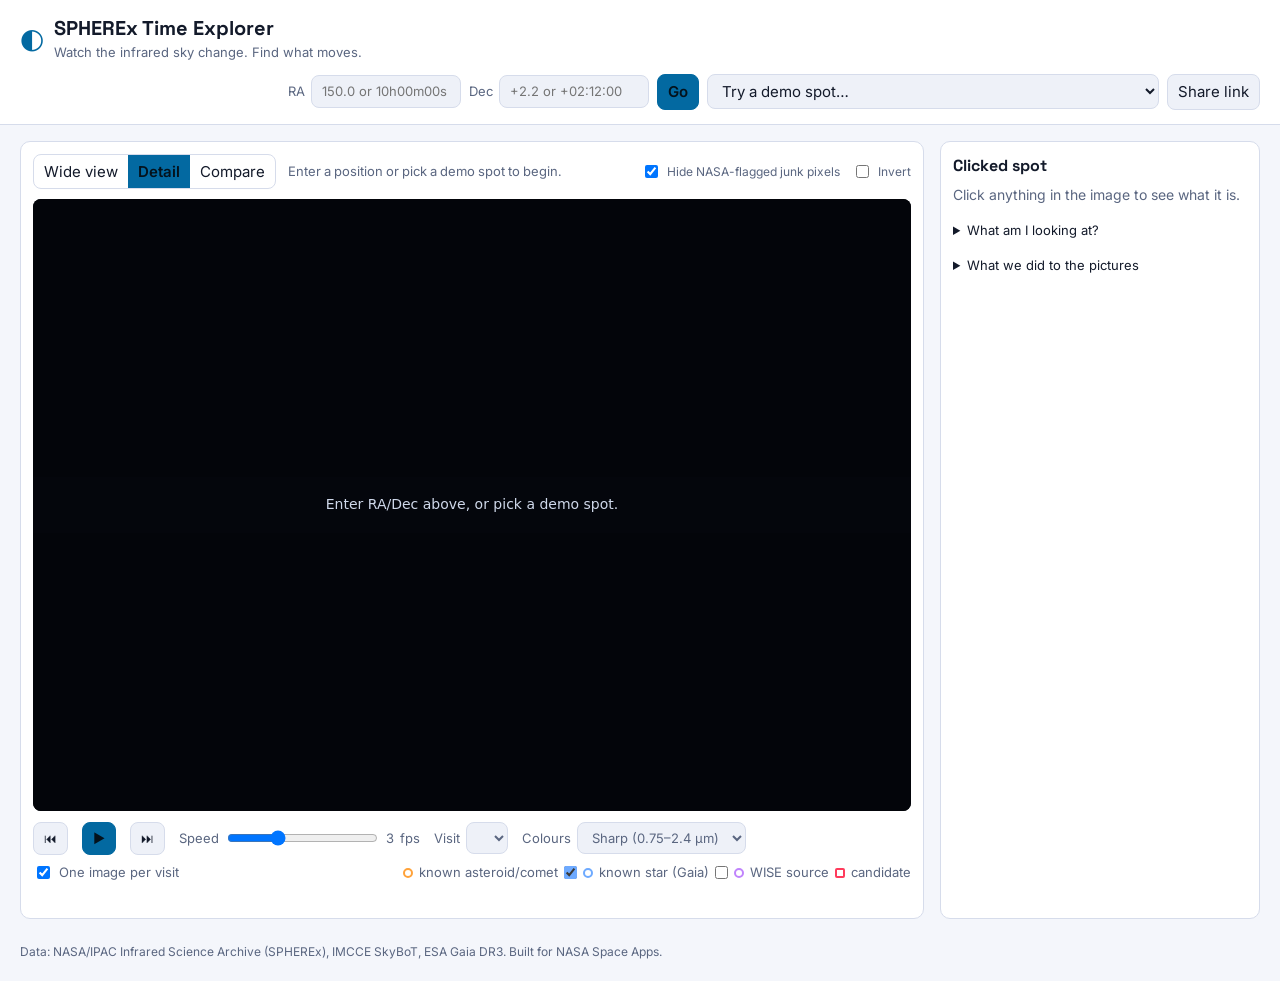
==== web/index.html @ 92dc684c "feat: CatWISE2020 overlay (IRSA TAP) with proper motion; shared IRSA retry Purple rings (off by defa" ====
<!doctype html>
<html lang="en">
<head>
  <meta charset="utf-8">
  <meta name="viewport" content="width=device-width, initial-scale=1">
  <title>SPHEREx Time Explorer</title>
  <meta name="description" content="Play every SPHEREx infrared image of a patch of sky as a flipbook and spot what moves or changes.">
  <link rel="preconnect" href="https://fonts.googleapis.com">
  <link href="https://fonts.googleapis.com/css2?family=Space+Grotesk:wght@500;700&family=Inter:wght@400;500;600&display=swap" rel="stylesheet">
  <link rel="stylesheet" href="style.css">
</head>
<body>
  <header class="topbar">
    <div class="brand">
      <span class="logo" aria-hidden="true">◐</span>
      <div>
        <h1>SPHEREx Time Explorer</h1>
        <p class="tag">Watch the infrared sky change. Find what moves.</p>
      </div>
    </div>
    <form id="search" class="search" autocomplete="off">
      <label>RA <input id="ra" name="ra" placeholder="150.0 or 10h00m00s" required
        title="Right Ascension: how far east around the sky, in degrees (0–360) or hours (10h00m00s)"></label>
      <label>Dec <input id="dec" name="dec" placeholder="+2.2 or +02:12:00" required
        title="Declination: how far north or south of the celestial equator, in degrees (−90 to +90)"></label>
      <label hidden>Field
        <select id="fov" title="How much sky to show. Bigger fields catch faster objects but load slower.">
          <option value="0.05">0.05°</option>
          <option value="0.1" selected>0.1°</option>
          <option value="0.2">0.2°</option>
          <option value="0.5">0.5°</option>
        </select>
      </label>
      <button type="submit" class="primary">Go</button>
      <select id="demo" aria-label="Try a demo spot"><option value="">Try a demo spot…</option></select>
      <button type="button" id="share" title="Copy a link to this exact view">Share link</button>
    </form>
    <p id="formError" class="form-error" role="alert"></p>
  </header>

  <div id="guide" class="guide" hidden></div>

  <main class="layout">
    <section class="stage">
      <div class="modebar">
        <div class="seg" role="tablist" aria-label="View mode">
          <button type="button" data-mode="wide" title="The whole SPHEREx image around this spot. Scroll to zoom, drag to move.">Wide view</button>
          <button type="button" data-mode="play" class="on" title="Every single frame of a small area, as a flipbook">Detail</button>
          <button type="button" data-mode="compare">Compare</button>
        </div>
        <div id="frameLabel" class="frame-label">Enter a position or pick a demo spot to begin.</div>
        <label class="junk-toggle" title="NASA's pipeline flags some pixels as junk: cosmic-ray hits, dead, hot and cold detector pixels, missing data and readout errors. When on, those are painted with the average of their neighbours. Turn off to see exactly what NASA delivered. Bright overflowing cores and unflagged pixels are never touched."><input type="checkbox" id="hideJunk" checked> Hide NASA-flagged junk pixels</label>
        <label class="invert-toggle" title="Show stars as dark dots on white (display only). Faint dots that jump are often easier to spot this way."><input type="checkbox" id="invert"> Invert</label>
      </div>

      <div id="wideView" class="view-wide" hidden>
        <canvas id="wideCanvas" class="viewer"></canvas>
        <div class="wide-bar">
          <button type="button" id="wideAnim" class="primary" disabled title="Play the yellow box, one image per visit. Keep zooming while it plays.">▶ Play over time</button>
          <button type="button" id="widePrev" title="Previous visit" disabled>⏮</button>
          <button type="button" id="wideNext" title="Next visit" disabled>⏭</button>
          <label class="wide-speed" title="Visits per second">Speed <input type="range" id="wideSpeed" min="1" max="8" value="3"> <span id="wideSpeedVal">3</span> fps</label>
          <label class="wide-speed" title="Play the long infrared colours (detectors D4-D6, 2.4-5 µm) instead of the sharp ones. Cold brown dwarfs like WISE 0855 are almost invisible below 4 µm. Each visit gets its own brightness scale here, because long-colour frames are much noisier."><input type="checkbox" id="wideLong"> Long colours (brown dwarfs)</label>
          <span id="wideAnimStatus" class="wide-hint"></span>
          <button type="button" id="playArea" disabled title="Every single frame of the yellow box, with Compare, flags and spectra. Best for fast asteroids.">🔍 Detail: every frame in the yellow box</button>
        </div>
        <p id="wideHint" class="wide-hint">Scroll to zoom, drag to move. ▶ plays the yellow box, one image per visit.</p>
      </div>

      <div id="playView" class="view-play">
        <canvas id="mainCanvas" class="viewer"></canvas>
      </div>

      <div id="compareView" class="view-compare" hidden>
        <figure><figcaption id="capBefore">Before</figcaption><canvas id="cBefore" class="viewer"></canvas></figure>
        <figure><figcaption id="capAfter">After</figcaption><canvas id="cAfter" class="viewer"></canvas></figure>
        <figure><figcaption title="Red = brighter in 'after', blue = brighter in 'before', in units of the noise (σ)">Difference</figcaption><canvas id="cDiff" class="viewer"></canvas></figure>
        <p id="pairNote" class="pair-note"></p>
      </div>

      <div class="controls">
        <button type="button" id="prev" title="Previous frame (←)">⏮</button>
        <button type="button" id="play" class="primary" title="Play / pause (space)">▶</button>
        <button type="button" id="next" title="Next frame (→)">⏭</button>
        <label>Speed <input type="range" id="speed" min="1" max="8" value="3"> <span id="speedVal">3</span> fps</label>
        <label>Visit <select id="burst"></select></label>
        <label title="SPHEREx sees each frame in one infrared colour. Comparing like with like stops the picture jumping between colours. The sharp colours (detectors D1-D3) are the clearest.">Colours <select id="detector">
          <option value="short" selected>Sharp (0.75–2.4 µm)</option>
          <option value="long">Long (2.4–5 µm)</option>
          <option value="all">All colours</option>
          <option value="1">D1</option><option value="2">D2</option><option value="3">D3</option>
          <option value="4">D4</option><option value="5">D5</option><option value="6">D6</option>
        </select></label> <span id="bandNote" class="band-note"></span>
        <label id="showPoorLabel" hidden title="Frames that only partly cover this spot, are much noisier than the rest, or glow along one edge are hidden from the flipbook. Nothing is deleted."><input type="checkbox" id="showPoor"> Show poor frames</label>
        <label title="Combine the frames of each visit (a few hours) into one cleaner image, like WiseView: satellite trails and specks that appear in only one frame disappear. Untick to see every single frame, which is best for fast asteroids."><input type="checkbox" id="stackVisits" checked> One image per visit</label>
        <span class="legend"><i class="dot sso"></i>known asteroid/comet <label class="star-toggle" title="Rings mark stars already catalogued by ESA's Gaia satellite, so you know they are not new"><input type="checkbox" id="showStars" checked> <i class="dot star"></i>known star (Gaia)</label> <label class="star-toggle" title="Rings mark infrared sources catalogued by NASA's WISE satellite (CatWISE2020), moved to today with their own motion. Click one to see its WISE colour: very red ones (W1−W2 above 1) are often cold brown dwarfs."><input type="checkbox" id="showWise"> <i class="dot wise"></i>WISE source</label> <i class="dot cand"></i>candidate</span>
      </div>

      <div id="timeline" class="timeline" aria-label="Frames in time order"></div>
      <p id="loadStatus" class="load-status"></p>
    </section>

    <aside class="panel" id="panel">
      <h2>Clicked spot</h2>
      <div id="spot" class="spot muted">Click anything in the image to see what it is.</div>
      <div id="spectrumBox" class="spectrum-box" hidden>
        <h3>Brightness vs colour <span class="muted">(all visits, mixed dates)</span></h3>
        <canvas id="spectrum"></canvas>
        <p class="hint">Each dot is one visit. SPHEREx sees each spot in a different infrared colour every time, so together they make a spectrum.</p>
        <h3>Brightness vs time <span class="muted">(colours chosen above)</span></h3>
        <canvas id="lightcurve"></canvas>
        <p class="hint">The same visits in date order, only in the colours the Colours menu shows. For a variable star, read this chart: the colour chart mixes dates. Pick a single detector for the cleanest curve.</p>
      </div>
      <details class="about">
        <summary>What am I looking at?</summary>
        <p>SPHEREx is a NASA telescope that photographs the whole sky in 102 infrared colours. Each square pixel is about 6 arcseconds across. Every frame here is one SPHEREx photo of the same patch, lined up north-up. Stars and galaxies stay put; asteroids and comets drift from frame to frame.</p>
        <p>Every frame sees a slightly different colour (shown as λ, in microns), so some brightness changes are just colour. Compare mode pairs frames of similar colour for you.</p>
      </details>
      <details class="about">
        <summary>What we did to the pictures</summary>
        <p>We never change the measurements with our own methods. Only NASA's own corrections touch the numbers:</p>
        <ul>
          <li><b>Junk pixels</b>: pixels NASA flags as cosmic-ray hits, dead, hot or cold are filled from their neighbours. Untick "Hide NASA-flagged junk pixels" to see them.</li>
          <li><b>Background glow</b>: sunlight scattered by dust in the solar system is removed using NASA's own model of it (the ZODI layer shipped with every image).</li>
        </ul>
        <p>Everything else only changes how the pictures are shown, and each can be switched off:</p>
        <ul>
          <li><b>One brightness setting</b> for the whole flipbook, so nothing flickers unless the sky changed.</li>
          <li><b>Colours</b>: by default only the sharpest colours (0.75–2.4 µm). Choose "All colours" to see every frame.</li>
          <li><b>Poor frames hidden</b>: frames that only partly cover the spot, are much noisier, or glow along an edge. Tick "Show poor frames" to bring them back.</li>
          <li><b>One image per visit</b>: the middle value of each visit's frames (a few hours), which removes satellite trails. Untick it to see single frames; the spectrum, Compare and change detection always use the single frames.</li>
          <li><b>Invert</b> (off by default): dark stars on white, display only.</li>
          <li><b>Long colours</b> (wide view, off by default): plays detectors D4–D6 (2.4–5 µm) instead of the sharp ones, for cold brown dwarfs. Each visit then gets its own brightness setting, because these frames are much noisier; brightness can't be compared between visits there.</li>
          <li><b>Brightness vs time</b> (click a spot): the same numbers as the spectrum, in date order, only in the colours the Colours menu shows, so a star's colour isn't mistaken for a change in brightness. Flagged pixels are left out.</li>
          <li><b>Checkerboard = no data</b>: that frame or visit didn't photograph this part of the sky. SPHEREx covers the sky in tilted tiles, so one picture often reaches only part of the box.</li>
        </ul>
      </details>
    </aside>
  </main>

  <footer class="credits">
    Data: NASA/IPAC Infrared Science Archive (SPHEREx), IMCCE SkyBoT, ESA Gaia DR3. Built for NASA Space Apps.
  </footer>

  <script type="module" src="app.js"></script>
  <script type="module" src="features.js"></script>
  <script type="module" src="guide.js"></script>
</body>
</html>
---- web/style.css ----
:root {
  --bg: #070a12;
  --surface: #0e1320;
  --surface-2: #151c2d;
  --line: #222b40;
  --text: #e6ecf7;
  --muted: #8d99b3;
  --accent: #7dd3fc;
  --accent-2: #ffa23a;
  --danger: #ff3b5c;
  --ok: #7dffb0;
  --viewer-bg: #03050a;
  --radius: 10px;
  color-scheme: dark;
}
@media (prefers-color-scheme: light) {
  :root:not([data-theme="dark"]) {
    --bg: #f4f6fb; --surface: #ffffff; --surface-2: #eef1f8; --line: #d6dceb;
    --text: #131a2a; --muted: #5a6680; --accent: #0369a1; --viewer-bg: #03050a;
    color-scheme: light;
  }
}

* { box-sizing: border-box; }
body {
  margin: 0; background: var(--bg); color: var(--text);
  font: 15px/1.45 Inter, system-ui, sans-serif;
}
h1, h2, h3 { font-family: "Space Grotesk", Inter, sans-serif; margin: 0; }
button, input, select { font: inherit; color: inherit; }
button, select, input {
  background: var(--surface-2); border: 1px solid var(--line); border-radius: 8px; padding: 6px 10px;
}
button { cursor: pointer; }
button:hover { border-color: var(--accent); }
button.primary { background: var(--accent); color: #04121c; border-color: var(--accent); font-weight: 600; }
.muted { color: var(--muted); }
[hidden] { display: none !important; }

.topbar {
  display: flex; flex-wrap: wrap; align-items: center; gap: 12px 24px;
  padding: 14px 20px; border-bottom: 1px solid var(--line); background: var(--surface);
}
.brand { display: flex; align-items: center; gap: 10px; }
.logo { font-size: 28px; color: var(--accent); }
.brand h1 { font-size: 20px; }
.tag { margin: 0; color: var(--muted); font-size: 13px; }
.search { display: flex; flex-wrap: wrap; gap: 8px; align-items: center; margin-left: auto; }
.search label { display: flex; align-items: center; gap: 6px; color: var(--muted); font-size: 13px; }
.search input { width: 150px; }
.form-error { flex-basis: 100%; margin: 0; color: var(--danger); font-size: 13px; min-height: 0; text-align: right; }
.form-error:empty { display: none; }

.guide {
  display: flex; flex-wrap: wrap; align-items: center; gap: 6px 14px;
  padding: 8px 20px; background: var(--surface-2); border-bottom: 1px solid var(--line); font-size: 13px;
}
.guide .step { color: var(--muted); }
.guide .step.done { color: var(--ok); }
.guide .step.now { color: var(--text); font-weight: 600; }
.guide .close { margin-left: auto; padding: 2px 8px; }

.layout { display: grid; grid-template-columns: minmax(0, 1fr) 320px; gap: 16px; padding: 16px 20px; }
.stage, .panel { background: var(--surface); border: 1px solid var(--line); border-radius: var(--radius); padding: 12px; min-width: 0; }

.modebar { display: flex; flex-wrap: wrap; align-items: center; gap: 12px; margin-bottom: 10px; }
.seg { display: inline-flex; border: 1px solid var(--line); border-radius: 8px; overflow: hidden; }
.seg button { border: 0; border-radius: 0; background: transparent; }
.seg button.on { background: var(--accent); color: #04121c; font-weight: 600; }
.frame-label { color: var(--muted); font-size: 13px; font-variant-numeric: tabular-nums; }

.viewer { width: 100%; display: block; background: var(--viewer-bg); border-radius: 8px; cursor: crosshair; touch-action: none; }
.view-play .viewer { aspect-ratio: 1 / 1; max-height: 68vh; }
.view-wide .viewer { aspect-ratio: 1 / 1; max-height: 68vh; cursor: grab; }
.view-wide .viewer:active { cursor: grabbing; }
.wide-bar { display: flex; flex-wrap: wrap; align-items: center; gap: 8px 14px; margin: 10px 0; font-size: 13px; }
.wide-hint { color: var(--muted); }
.junk-toggle { display: flex; align-items: center; gap: 6px; margin-left: auto; font-size: 12px; color: var(--muted); white-space: nowrap; }
.invert-toggle { display: flex; align-items: center; gap: 6px; font-size: 12px; color: var(--muted); white-space: nowrap; }
.wide-speed { display: flex; align-items: center; gap: 6px; color: var(--muted); }
.stage.wide .controls, .stage.wide .timeline, .stage.wide .load-status { display: none; }
.view-compare { display: grid; grid-template-columns: repeat(3, minmax(0, 1fr)); gap: 8px; }
.view-compare figure { margin: 0; }
.view-compare figcaption { font-size: 12px; color: var(--muted); margin-bottom: 4px; }
.view-compare .viewer { aspect-ratio: 1 / 1; }
.pair-note { grid-column: 1 / -1; margin: 4px 0 0; font-size: 13px; color: var(--muted); }
.pair-note.warn { color: #ffd166; }

.controls { display: flex; flex-wrap: wrap; align-items: center; gap: 8px 14px; margin: 10px 0; font-size: 13px; }
.controls label { display: flex; align-items: center; gap: 6px; color: var(--muted); }
.legend { margin-left: auto; color: var(--muted); display: flex; align-items: center; gap: 6px; flex-wrap: wrap; }
.dot { display: inline-block; width: 10px; height: 10px; border-radius: 50%; border: 2px solid; }
.dot.sso { border-color: var(--accent-2); }
.dot.star { border-color: #6eaaff; }
.dot.wise { border-color: #c084fc; }
.dot.cand { border-color: var(--danger); border-radius: 2px; }

.timeline { display: flex; gap: 2px; overflow-x: auto; padding: 6px 0 4px; }
.timeline .burst { display: flex; gap: 2px; padding-right: 8px; margin-right: 6px; border-right: 1px dashed var(--line); }
.timeline .burst-label { writing-mode: vertical-rl; transform: rotate(180deg); font-size: 10px; color: var(--muted); }
.tile {
  width: 14px; height: 34px; flex: 0 0 auto; border-radius: 3px; border: 1px solid transparent;
  opacity: 0.85; cursor: pointer; padding: 0;
}
.tile.loading { animation: pulse 1.2s ease-in-out infinite; opacity: 0.35; }
.tile.failed { background: #3a3f4b !important; opacity: 0.6; }
.tile.hidden-det { display: none; }
.tile.current { outline: 2px solid #fff; outline-offset: 1px; opacity: 1; }
.tile.before { outline: 2px solid #6cf; outline-offset: 1px; }
@keyframes pulse { 50% { opacity: 0.7; } }
@media (prefers-reduced-motion: reduce) { .tile.loading { animation: none; } }
.load-status { margin: 4px 0 0; font-size: 12px; color: var(--muted); }
.band-note { font-size: 12px; color: var(--muted); }

.panel h2 { font-size: 16px; margin-bottom: 8px; }
.panel h3 { font-size: 14px; margin: 14px 0 6px; }
.spot { font-size: 14px; }
.spot dl { display: grid; grid-template-columns: auto 1fr; gap: 2px 10px; margin: 0; }
.spot dt { color: var(--muted); }
.spot dd { margin: 0; font-variant-numeric: tabular-nums; }
.verdict { margin-top: 10px; padding: 8px 10px; border-radius: 8px; background: var(--surface-2); }
.verdict.known { border-left: 3px solid var(--accent-2); }
.verdict.star { border-left: 3px solid #6eaaff; }
.verdict.cand { border-left: 3px solid var(--danger); }
.spectrum-box canvas { width: 100%; height: 160px; display: block; background: var(--surface-2); border-radius: 8px; }
.hint { font-size: 12px; color: var(--muted); }
.about { margin-top: 16px; font-size: 13px; color: var(--muted); }
.about summary { cursor: pointer; color: var(--text); }

.credits { padding: 8px 20px 20px; font-size: 12px; color: var(--muted); }

@media (max-width: 900px) {
  .layout { grid-template-columns: 1fr; padding: 12px 16px; }
  .search { margin-left: 0; }
  .search input { width: 130px; }
  .legend { margin-left: 0; }
}
@media (max-width: 560px) {
  .topbar { padding: 12px 16px; }
  .view-compare { grid-template-columns: 1fr; }
}
.star-toggle { display: inline-flex; align-items: center; gap: 4px; cursor: pointer; }
.star-toggle input { margin: 0; accent-color: #6eaaff; }
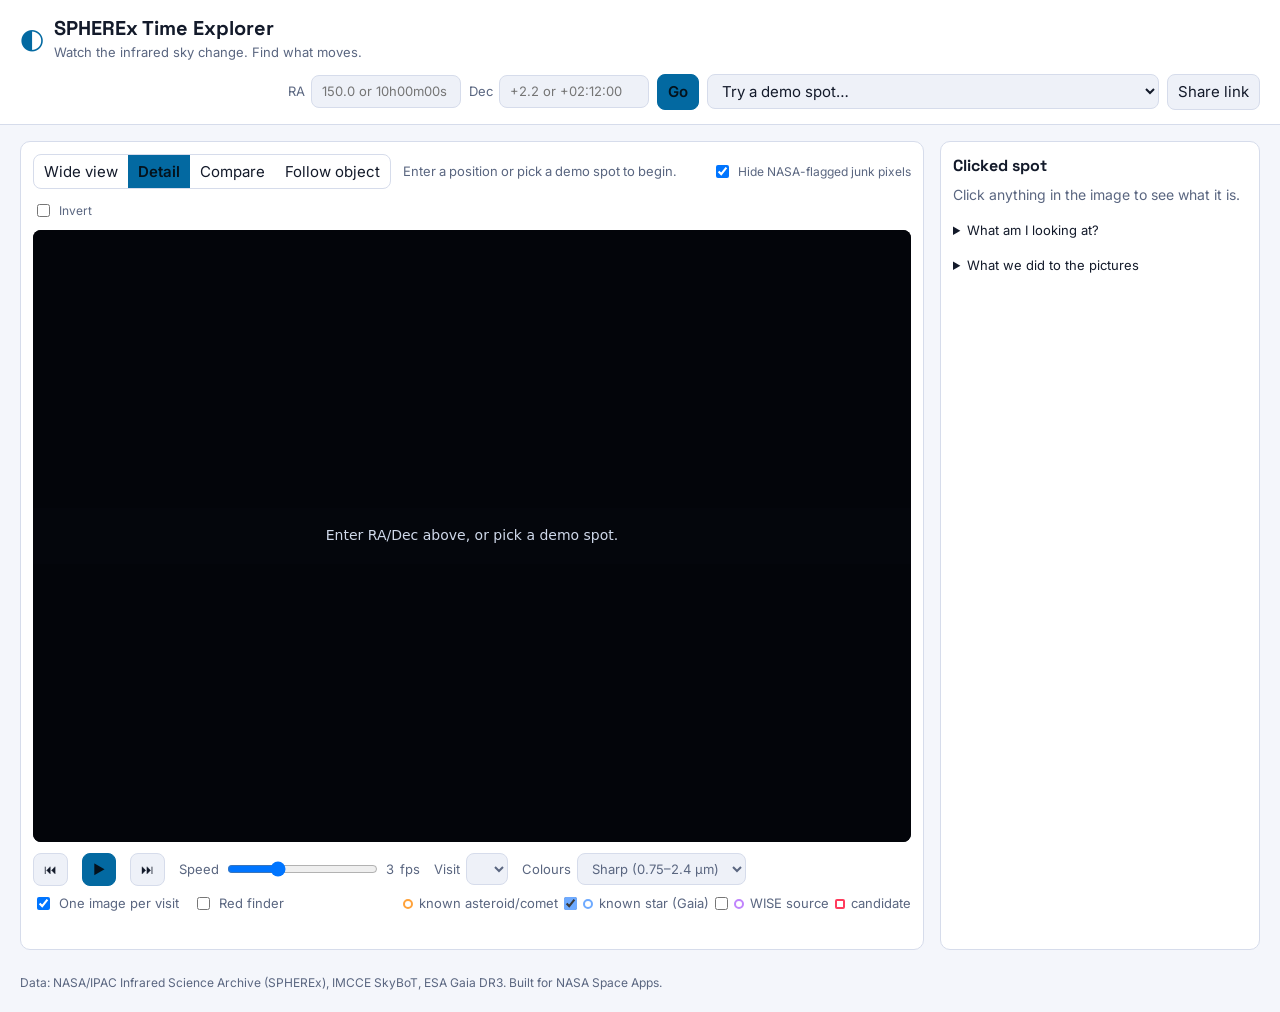
==== commit 17eaa0da: "feat: follow a known asteroid or comet by name (IRSA MOST); red finder Follow object: IRSA's Moving " ====
--- a/web/index.html
+++ b/web/index.html
@@ -47,6 +47,7 @@
           <button type="button" data-mode="wide" title="The whole SPHEREx image around this spot. Scroll to zoom, drag to move.">Wide view</button>
           <button type="button" data-mode="play" class="on" title="Every single frame of a small area, as a flipbook">Detail</button>
           <button type="button" data-mode="compare">Compare</button>
+          <button type="button" data-mode="follow" title="Type a known asteroid or comet: every SPHEREx frame on its path, centred on it">Follow object</button>
         </div>
         <div id="frameLabel" class="frame-label">Enter a position or pick a demo spot to begin.</div>
         <label class="junk-toggle" title="NASA's pipeline flags some pixels as junk: cosmic-ray hits, dead, hot and cold detector pixels, missing data and readout errors. When on, those are painted with the average of their neighbours. Turn off to see exactly what NASA delivered. Bright overflowing cores and unflagged pixels are never touched."><input type="checkbox" id="hideJunk" checked> Hide NASA-flagged junk pixels</label>
@@ -65,6 +66,25 @@
           <button type="button" id="playArea" disabled title="Every single frame of the yellow box, with Compare, flags and spectra. Best for fast asteroids.">🔍 Detail: every frame in the yellow box</button>
         </div>
         <p id="wideHint" class="wide-hint">Scroll to zoom, drag to move. ▶ plays the yellow box, one image per visit.</p>
+      </div>
+
+      <div id="followView" class="view-wide" hidden>
+        <form id="followForm" class="follow-form" autocomplete="off">
+          <label>Asteroid or comet <input id="followName" placeholder="Eros, 433, C/2023 A3" required maxlength="80"
+            title="A name, number or comet designation known to JPL Horizons. For Ceres and Vesta use 20000001 and 20000004."></label>
+          <label>From <input type="date" id="followStart" value="2025-04-01"></label>
+          <label>To <input type="date" id="followEnd" value="2026-12-31"></label>
+          <button type="submit" class="primary">Follow</button>
+        </form>
+        <canvas id="followCanvas" class="viewer"></canvas>
+        <div class="wide-bar">
+          <button type="button" id="followPlay" class="primary" disabled>▶ Play</button>
+          <button type="button" id="followPrev" title="Previous frame" disabled>⏮</button>
+          <button type="button" id="followNext" title="Next frame" disabled>⏭</button>
+          <span id="followStatus" class="wide-hint">Try “C/2023 A3” (comet Tsuchinshan-ATLAS) or “Eros”.</span>
+        </div>
+        <p id="followLabel" class="wide-hint"></p>
+        <p class="wide-hint">Where it was on each frame comes from its orbit (JPL Horizons, via IRSA's Moving Object Search Tool). Each frame is cut out centred on it, north up, with its own brightness setting, so the orange ring stays on the object while the stars stream past.</p>
       </div>
 
       <div id="playView" class="view-play">
@@ -93,6 +113,7 @@
         </select></label> <span id="bandNote" class="band-note"></span>
         <label id="showPoorLabel" hidden title="Frames that only partly cover this spot, are much noisier than the rest, or glow along one edge are hidden from the flipbook. Nothing is deleted."><input type="checkbox" id="showPoor"> Show poor frames</label>
         <label title="Combine the frames of each visit (a few hours) into one cleaner image, like WiseView: satellite trails and specks that appear in only one frame disappear. Untick to see every single frame, which is best for fast asteroids."><input type="checkbox" id="stackVisits" checked> One image per visit</label>
+        <label title="NASA's recipe for finding red objects: the long-colour picture (3.8–5 µm, D5–D6) minus the sharp-colour one (0.75–2.4 µm), each in units of its own noise. Ordinary stars cancel; cold brown dwarfs and other very red objects stay red. Display only."><input type="checkbox" id="redFinder"> Red finder</label>
         <span class="legend"><i class="dot sso"></i>known asteroid/comet <label class="star-toggle" title="Rings mark stars already catalogued by ESA's Gaia satellite, so you know they are not new"><input type="checkbox" id="showStars" checked> <i class="dot star"></i>known star (Gaia)</label> <label class="star-toggle" title="Rings mark infrared sources catalogued by NASA's WISE satellite (CatWISE2020), moved to today with their own motion. Click one to see its WISE colour: very red ones (W1−W2 above 1) are often cold brown dwarfs."><input type="checkbox" id="showWise"> <i class="dot wise"></i>WISE source</label> <i class="dot cand"></i>candidate</span>
       </div>
 
@@ -130,6 +151,7 @@
           <li><b>Poor frames hidden</b>: frames that only partly cover the spot, are much noisier, or glow along an edge. Tick "Show poor frames" to bring them back.</li>
           <li><b>One image per visit</b>: the middle value of each visit's frames (a few hours), which removes satellite trails. Untick it to see single frames; the spectrum, Compare and change detection always use the single frames.</li>
           <li><b>Invert</b> (off by default): dark stars on white, display only.</li>
+          <li><b>Red finder</b> (Detail, off by default): the median of all long-colour frames (3.8–5 µm) minus the median of all sharp-colour frames, each divided by its own noise. Red = much brighter at long wavelengths than an ordinary star (cold brown dwarfs, dusty or very red objects); blue = bluer than average. NASA's own recipe from IRSA's Source Discovery notebook; display only.</li>
           <li><b>Long colours</b> (wide view, off by default): plays detectors D4–D6 (2.4–5 µm) instead of the sharp ones, for cold brown dwarfs. Each visit then gets its own brightness setting, because these frames are much noisier; brightness can't be compared between visits there.</li>
           <li><b>Brightness vs time</b> (click a spot): the same numbers as the spectrum, in date order, only in the colours the Colours menu shows, so a star's colour isn't mistaken for a change in brightness. Flagged pixels are left out.</li>
           <li><b>Checkerboard = no data</b>: that frame or visit didn't photograph this part of the sky. SPHEREx covers the sky in tilted tiles, so one picture often reaches only part of the box.</li>
--- a/web/style.css
+++ b/web/style.css
@@ -75,6 +75,9 @@
 .view-wide .viewer:active { cursor: grabbing; }
 .wide-bar { display: flex; flex-wrap: wrap; align-items: center; gap: 8px 14px; margin: 10px 0; font-size: 13px; }
 .wide-hint { color: var(--muted); }
+.follow-form { display: flex; flex-wrap: wrap; align-items: end; gap: 8px 12px; margin: 0 0 10px; font-size: 13px; }
+.follow-form label { display: flex; flex-direction: column; gap: 4px; color: var(--muted); }
+.follow-form input { min-width: 0; }
 .junk-toggle { display: flex; align-items: center; gap: 6px; margin-left: auto; font-size: 12px; color: var(--muted); white-space: nowrap; }
 .invert-toggle { display: flex; align-items: center; gap: 6px; font-size: 12px; color: var(--muted); white-space: nowrap; }
 .wide-speed { display: flex; align-items: center; gap: 6px; color: var(--muted); }
